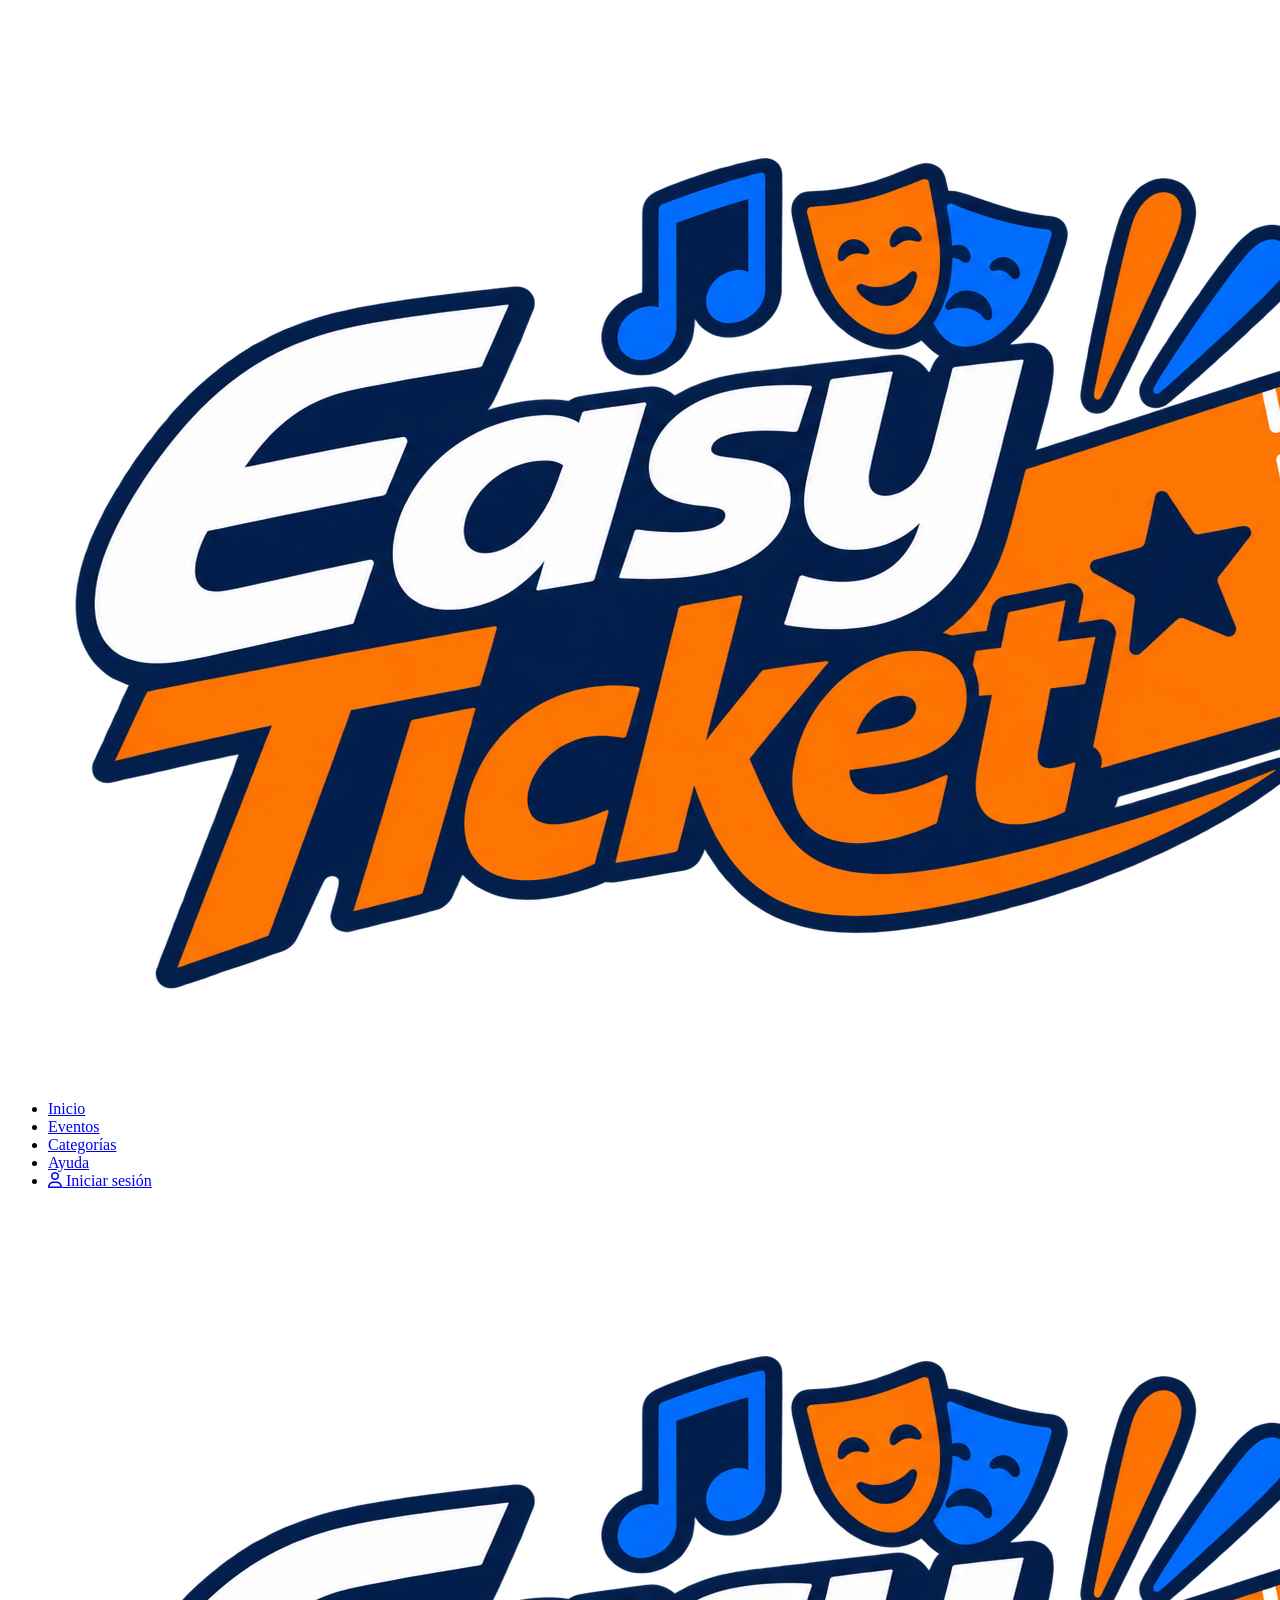
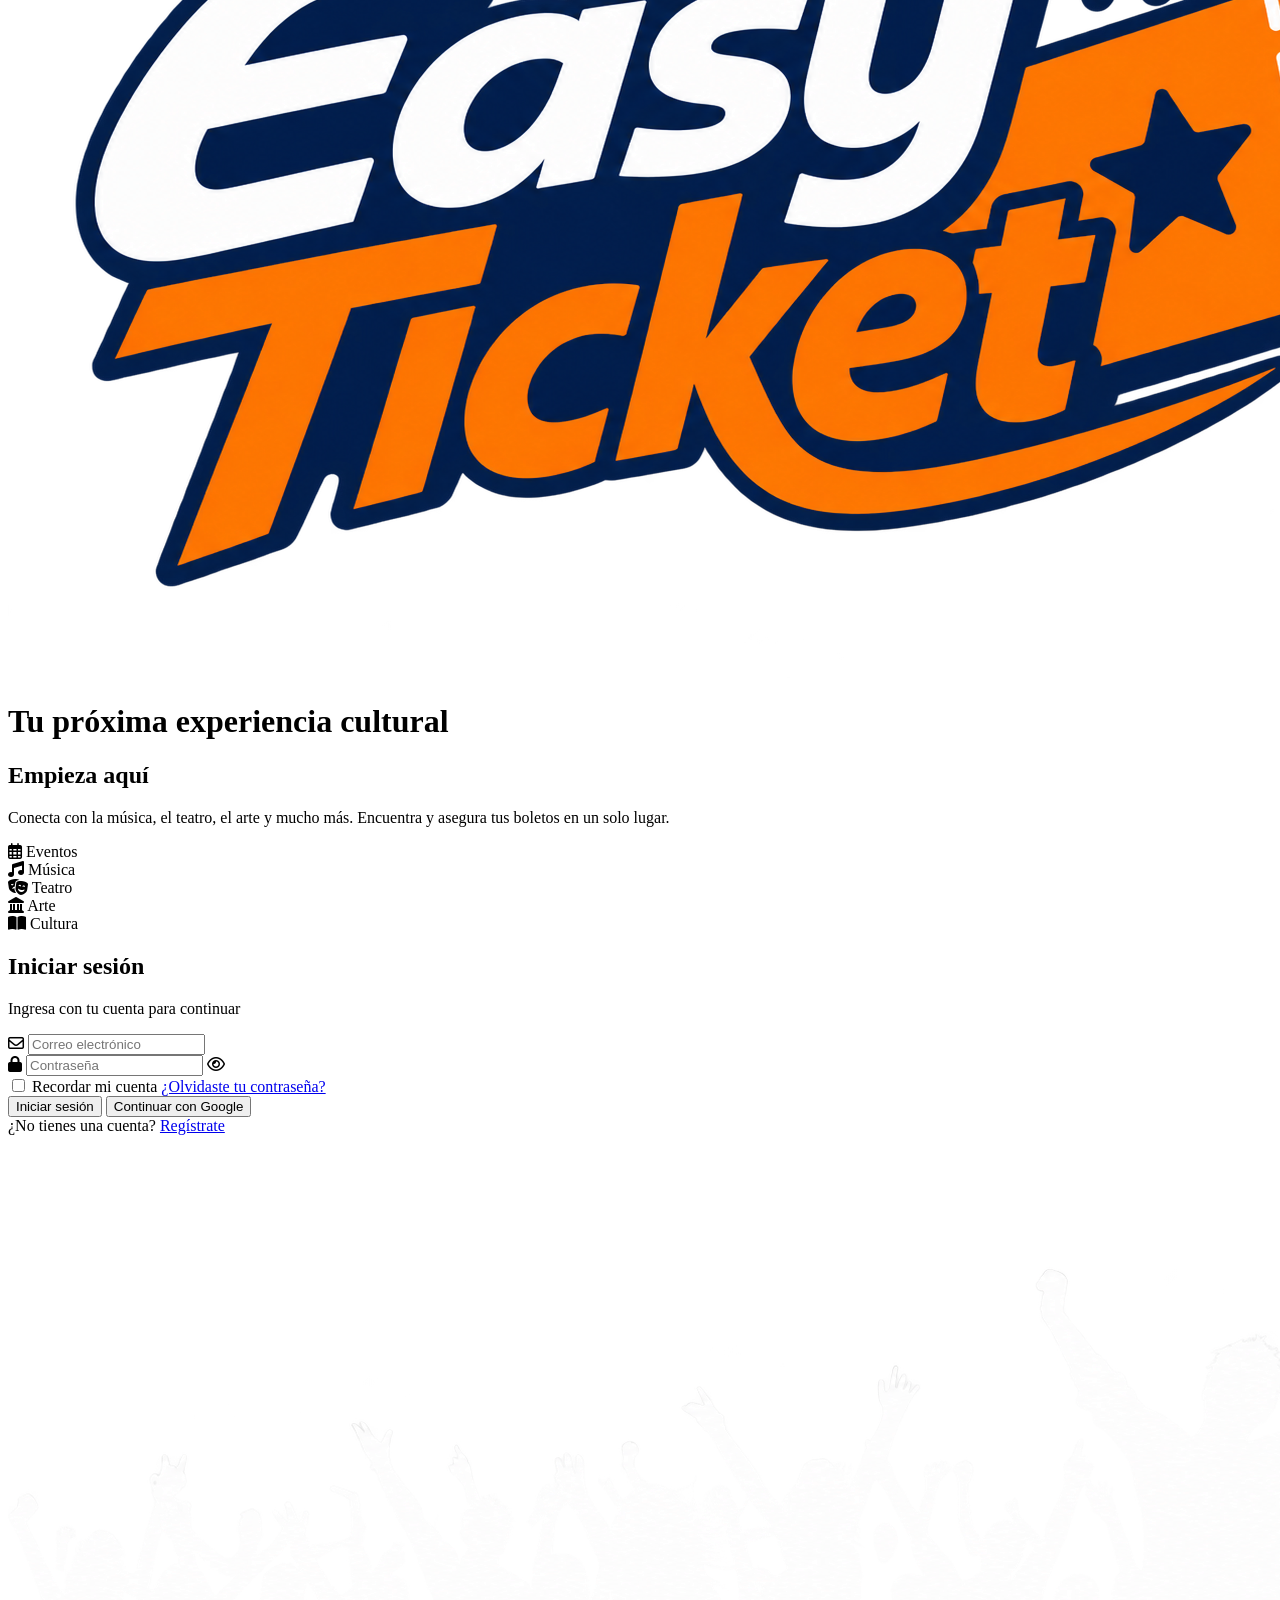
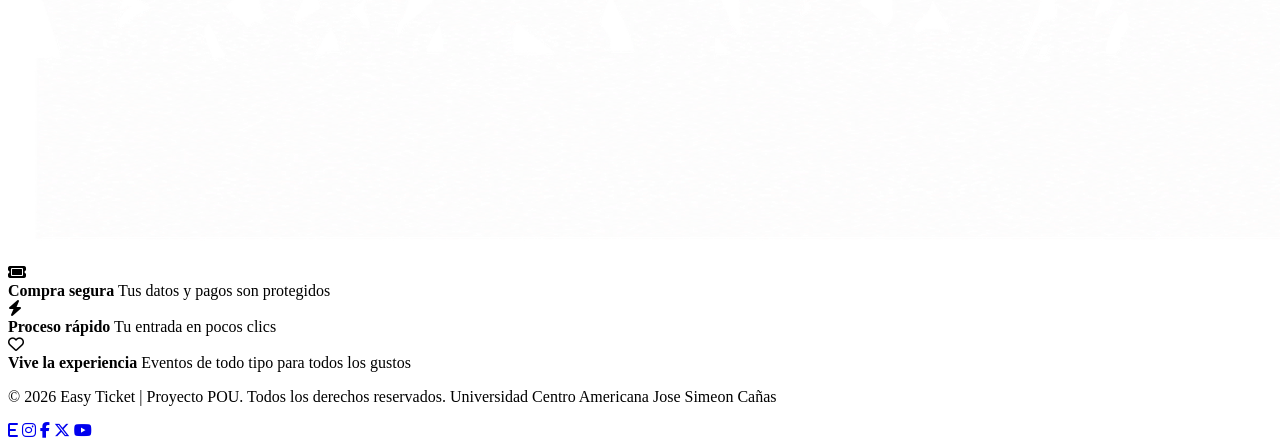
==== index.html @ e45048cc "feat: agregar estructura HTML base para la pagina de inicio de sesion" ====
<!DOCTYPE html>
<html lang="es">
<head>
  <meta charset="UTF-8">
  <meta name="viewport" content="width=device-width, initial-scale=1.0">
  <title>Easy Ticket - Iniciar Sesión</title>
  <link rel="stylesheet" href="styles.css">
  <!-- Íconos de FontAwesome -->
  <link rel="stylesheet" href="https://cdnjs.cloudflare.com/ajax/libs/font-awesome/6.4.0/css/all.min.css">
</head>
<body>

  <!-- Encabezado / Menú Navegación -->
  <header>
    <div class="logo-header">
      <img src="logofinal.png" alt="Easy Ticket Logo">
    </div>
    <nav>
      <ul>
        <li><a href="index.html">Inicio</a></li>
        <li><a href="#">Eventos</a></li>
        <li><a href="#">Categorías</a></li>
        <li><a href="#">Ayuda</a></li>
        <li>
          <a href="index.html" class="btn-nav-login">
            <i class="fa-regular fa-user"></i> Iniciar sesión
          </a>
        </li>
      </ul>
    </nav>
  </header>

  <!-- Contenedor Principal -->
  <main class="main-wrapper">
    
    <!-- Lado Izquierdo: Eslogan y Categorías -->
    <div class="hero-content">
      <img src="logofinal.png" alt="Easy Ticket Logo" class="hero-logo">
      <h1>Tu próxima experiencia cultural</h1>
      <h2>Empieza aquí</h2>
      <p>Conecta con la música, el teatro, el arte y mucho más. Encuentra y asegura tus boletos en un solo lugar.</p>
      
      <div class="category-bar">
        <div class="cat-box">
          <i class="fa-regular fa-calendar-days"></i>
          <span>Eventos</span>
        </div>
        <div class="cat-box">
          <i class="fa-solid fa-music"></i>
          <span>Música</span>
        </div>
        <div class="cat-box">
          <i class="fa-solid fa-masks-theater"></i>
          <span>Teatro</span>
        </div>
        <div class="cat-box">
          <i class="fa-solid fa-landmark"></i>
          <span>Arte</span>
        </div>
        <div class="cat-box">
          <i class="fa-solid fa-book-open"></i>
          <span>Cultura</span>
        </div>
      </div>
    </div>

    <!-- Lado Derecho: Tarjeta de Iniciar Sesión -->
    <div class="card-container">
      <div class="auth-card">
        <h2>Iniciar sesión</h2>
        <p class="card-subtitle">Ingresa con tu cuenta para continuar</p>
        
        <form action="#" method="POST">
          <div class="input-field">
            <i class="fa-regular fa-envelope"></i>
            <input type="email" placeholder="Correo electrónico" required>
          </div>

          <div class="input-field">
            <i class="fa-solid fa-lock"></i>
            <input type="password" id="loginPassword" placeholder="Contraseña" required>
            <i class="fa-regular fa-eye toggle-eye" onclick="togglePasswordVisibility('loginPassword')"></i>
          </div>

          <div class="form-options">
            <label><input type="checkbox"> Recordar mi cuenta</label>
            <a href="#">¿Olvidaste tu contraseña?</a>
          </div>

          <button type="submit" class="btn-submit">Iniciar sesión</button>
          <button type="button" class="btn-google">Continuar con Google</button>
        </form>

        <div class="divider"></div>

        <div class="card-footer">
          ¿No tienes una cuenta? <a href="registro.html" class="blue-link">Regístrate</a>
        </div>
      </div>
    </div>

    <!-- Imagen Multitud.png en la página de inicio -->
    <img src="Multitud.png" alt="Silueta de multitud en concierto" class="crowd-img">
  </main>

  <!-- Banner Inferior de Garantías -->
  <section class="features-banner">
    <div class="feature-box">
      <i class="fa-solid fa-ticket"></i>
      <div class="feature-text">
        <strong>Compra segura</strong>
        <span>Tus datos y pagos son protegidos</span>
      </div>
    </div>
    <div class="feature-box">
      <i class="fa-solid fa-bolt"></i>
      <div class="feature-text">
        <strong>Proceso rápido</strong>
        <span>Tu entrada en pocos clics</span>
      </div>
    </div>
    <div class="feature-box">
      <i class="fa-regular fa-heart"></i>
      <div class="feature-text">
        <strong>Vive la experiencia</strong>
        <span>Eventos de todo tipo para todos los gustos</span>
      </div>
    </div>
  </section>

  <!-- Pie de página -->
  <footer>
    <p>© 2026 Easy Ticket | Proyecto POU. Todos los derechos reservados. Universidad Centro Americana Jose Simeon Cañas</p>
    <div class="social-links">
      <a href="#"><i class="fa-solid fa-e"></i></a>
      <a href="#"><i class="fa-brands fa-instagram"></i></a>
      <a href="#"><i class="fa-brands fa-facebook-f"></i></a>
      <a href="#"><i class="fa-brands fa-x-twitter"></i></a>
      <a href="#"><i class="fa-brands fa-youtube"></i></a>
    </div>
  </footer>

  <script>
    function togglePasswordVisibility(id) {
      const input = document.getElementById(id);
      input.type = input.type === 'password' ? 'text' : 'password';
    }
  </script>
</body>
</html>
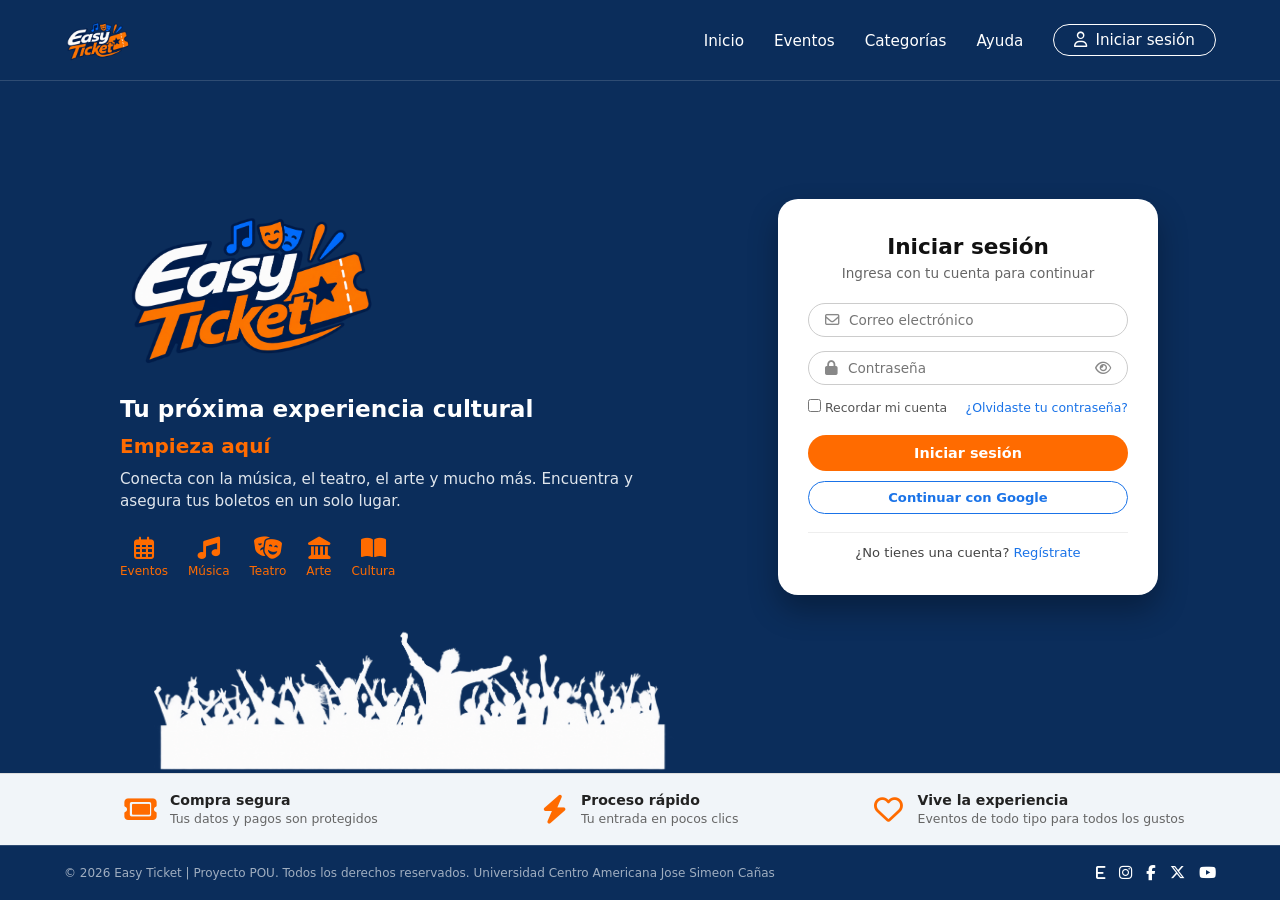
==== commit a3a329a2: "fix: corregir rutas de CSS e imagenes en los HTML" ====
--- a/index.html
+++ b/index.html
@@ -4,7 +4,7 @@
   <meta charset="UTF-8">
   <meta name="viewport" content="width=device-width, initial-scale=1.0">
   <title>Easy Ticket - Iniciar Sesión</title>
-  <link rel="stylesheet" href="styles.css">
+  <link rel="stylesheet" href="css/style.css">
   <!-- Íconos de FontAwesome -->
   <link rel="stylesheet" href="https://cdnjs.cloudflare.com/ajax/libs/font-awesome/6.4.0/css/all.min.css">
 </head>
@@ -13,7 +13,7 @@
   <!-- Encabezado / Menú Navegación -->
   <header>
     <div class="logo-header">
-      <img src="logofinal.png" alt="Easy Ticket Logo">
+      <img src="img/logofinal.png" alt="Easy Ticket Logo">
     </div>
     <nav>
       <ul>
@@ -35,7 +35,7 @@
     
     <!-- Lado Izquierdo: Eslogan y Categorías -->
     <div class="hero-content">
-      <img src="logofinal.png" alt="Easy Ticket Logo" class="hero-logo">
+      <img src="img/logofinal.png" alt="Easy Ticket Logo" class="hero-logo">
       <h1>Tu próxima experiencia cultural</h1>
       <h2>Empieza aquí</h2>
       <p>Conecta con la música, el teatro, el arte y mucho más. Encuentra y asegura tus boletos en un solo lugar.</p>
@@ -100,7 +100,7 @@
     </div>
 
     <!-- Imagen Multitud.png en la página de inicio -->
-    <img src="Multitud.png" alt="Silueta de multitud en concierto" class="crowd-img">
+    <img src="img/Multitud.png" alt="Silueta de multitud en concierto" class="crowd-img">
   </main>
 
   <!-- Banner Inferior de Garantías -->
--- a/css/style.css
+++ b/css/style.css
@@ -0,0 +1,572 @@
+/* =========================================================
+   EASY TICKET - HOJA DE ESTILOS
+   Estructura:
+   1. Variables y reseteo
+   2. Base común (componentes compartidos, layout apilado)
+   3. Responsive (3 breakpoints: desktop, tablet, mobile)
+   ========================================================= */
+
+/* ---------------------------------------------------------
+   1. VARIABLES Y RESETEO
+   --------------------------------------------------------- */
+:root {
+  --bg-dark-blue: #0B2D5B; /* Color institucional exacto de Figma */
+  --bg-card: #ffffff;
+  --bg-banner: #f1f5f9;
+  --orange-main: #ff6b00;
+  --orange-hover: #e05e00;
+  --blue-text: #1a73e8;
+  --text-dark: #333333;
+  --text-muted: #666666;
+  --text-light: #ffffff;
+  --border-color: #cccccc;
+
+  /* Espaciado lateral de la página (cambia en cada breakpoint) */
+  --page-pad: 1.5rem;
+}
+
+* {
+  box-sizing: border-box;
+  margin: 0;
+  padding: 0;
+  font-family: 'Segoe UI', system-ui, -apple-system, sans-serif;
+}
+
+img {
+  max-width: 100%;
+}
+
+body {
+  background-color: var(--bg-dark-blue);
+  color: var(--text-light);
+  min-height: 100vh;
+  display: flex;
+  flex-direction: column;
+}
+
+/* ---------------------------------------------------------
+   2. BASE COMÚN
+   --------------------------------------------------------- */
+
+/* --- Encabezado / navegación (Flexbox) --- */
+header {
+  display: flex;
+  flex-wrap: wrap;
+  justify-content: space-between;
+  align-items: center;
+  gap: 1rem;
+  padding: 1rem var(--page-pad);
+  background-color: var(--bg-dark-blue);
+  border-bottom: 1px solid rgba(255, 255, 255, 0.15);
+  width: 100%;
+}
+
+.logo-header img {
+  height: 3rem;
+  object-fit: contain;
+  display: block;
+}
+
+nav ul {
+  display: flex;
+  flex-wrap: wrap;
+  list-style: none;
+  gap: 0.75rem 1.875rem;
+  align-items: center;
+}
+
+nav a {
+  color: var(--text-light);
+  text-decoration: none;
+  font-weight: 500;
+  font-size: 0.95rem;
+  transition: opacity 0.2s;
+}
+
+nav a:hover {
+  opacity: 0.8;
+}
+
+.btn-nav-login {
+  border: 1.5px solid var(--text-light);
+  padding: 0.375rem 1.25rem;
+  border-radius: 1.25rem;
+  display: flex;
+  align-items: center;
+  gap: 0.5rem;
+}
+
+.btn-nav-login:hover {
+  background-color: var(--text-light);
+  color: var(--bg-dark-blue);
+}
+
+/* --- Contenedor principal (CSS Grid) ---
+   Base: una sola columna apilada (tablet y mobile).
+   El breakpoint desktop lo convierte en dos columnas. */
+.main-wrapper {
+  position: relative;
+  flex: 1;
+  display: grid;
+  grid-template-columns: minmax(0, 1fr);
+  align-items: center;
+  justify-items: center;
+  gap: 2.5rem;
+  width: 100%;
+  max-width: 81.25rem;
+  margin: 0 auto;
+  padding: 2.5rem var(--page-pad) 3rem;
+  background-color: var(--bg-dark-blue);
+}
+
+/* --- Lado izquierdo: marca e información --- */
+.hero-content {
+  width: 100%;
+  max-width: 32.5rem;
+  text-align: center;
+  z-index: 2;
+}
+
+.hero-content.register-hero {
+  max-width: 36rem;
+}
+
+.hero-logo {
+  width: 16rem;
+  margin: 0 auto 1rem;
+  display: block;
+  object-fit: contain;
+}
+
+.hero-content h1 {
+  font-size: 1.45rem;
+  font-weight: 600;
+  margin-bottom: 0.75rem;
+}
+
+.hero-content h2 {
+  color: var(--orange-main);
+  font-size: 1.25rem;
+  font-weight: 700;
+  margin-bottom: 0.625rem;
+}
+
+.hero-content p {
+  line-height: 1.5;
+  color: #e0e6ed;
+  font-size: 0.95rem;
+  margin-bottom: 1.5rem;
+}
+
+/* Categorías con íconos naranjas */
+.category-bar {
+  display: flex;
+  flex-wrap: wrap;
+  justify-content: center;
+  gap: 1.25rem;
+  margin-bottom: 1.5rem;
+}
+
+.cat-box {
+  display: flex;
+  flex-direction: column;
+  align-items: center;
+  color: var(--orange-main);
+  gap: 0.3rem;
+  cursor: pointer;
+}
+
+.cat-box i {
+  font-size: 1.4rem;
+}
+
+.cat-box span {
+  font-size: 0.75rem;
+  color: var(--orange-main);
+  font-weight: 500;
+}
+
+/* Beneficios adicionales en la página de registro */
+.benefits-list {
+  display: flex;
+  flex-direction: column;
+  gap: 0.75rem;
+  margin-top: 1rem;
+}
+
+.benefit-item {
+  display: flex;
+  justify-content: center;
+  align-items: center;
+  gap: 0.625rem;
+  font-size: 1.05rem;
+  font-weight: 700;
+}
+
+/* --- Lado derecho: tarjeta de formulario ---
+   Las diferencias entre login y registro se resuelven con variables
+   (--field-*, --btn-*, etc.) en lugar de repetir reglas. */
+.card-container {
+  display: flex;
+  justify-content: center;
+  width: 100%;
+  z-index: 2;
+}
+
+.auth-card {
+  --card-max: 23.75rem;
+  --card-pad: 2.2rem 1.875rem;
+  --field-py: 0.5rem;
+  --field-px: 1rem;
+  --field-gap: 0.875rem;
+  --opt-mt: 0;
+  --opt-mb: 1.25rem;
+  --btn-py: 0.625rem;
+  --btn-fs: 0.9rem;
+  --divider-mt: 1.125rem;
+  --divider-mb: 0.75rem;
+
+  background-color: var(--bg-card);
+  color: var(--text-dark);
+  padding: var(--card-pad);
+  border-radius: 1.25rem;
+  width: 100%;
+  max-width: var(--card-max);
+  box-shadow: 0 15px 30px rgba(0, 0, 0, 0.3);
+}
+
+/* Variante más amplia: pantalla de registro */
+.auth-card.register-card {
+  --card-max: 27.5rem;
+  --card-pad: 2.8rem 2.2rem 2.5rem;
+  --field-py: 0.625rem;
+  --field-px: 1.125rem;
+  --field-gap: 1.125rem;
+  --opt-mt: 0.3rem;
+  --opt-mb: 1.5rem;
+  --btn-py: 0.75rem;
+  --btn-fs: 0.95rem;
+  --divider-mt: 1.5rem;
+  --divider-mb: 1rem;
+}
+
+.auth-card h2 {
+  text-align: center;
+  font-size: 1.35rem;
+  font-weight: 700;
+  margin-bottom: 0.375rem;
+  color: #111;
+}
+
+.card-subtitle {
+  text-align: center;
+  font-size: 0.85rem;
+  color: var(--text-muted);
+  margin-bottom: 1.375rem;
+}
+
+/* Campos de entrada */
+.input-field {
+  display: flex;
+  align-items: center;
+  border: 1px solid var(--border-color);
+  border-radius: 1.5rem;
+  padding: var(--field-py) var(--field-px);
+  margin-bottom: var(--field-gap);
+  background-color: #fff;
+}
+
+.input-field i {
+  color: #888;
+  font-size: 0.9rem;
+}
+
+.input-field input {
+  border: none;
+  outline: none;
+  width: 100%;
+  margin-left: 0.625rem;
+  font-size: 0.85rem;
+  color: #333;
+}
+
+.toggle-eye {
+  cursor: pointer;
+}
+
+/* Opciones del formulario */
+.form-options {
+  display: flex;
+  flex-wrap: wrap;
+  justify-content: space-between;
+  align-items: center;
+  gap: 0.5rem;
+  font-size: 0.78rem;
+  color: #555;
+  margin-top: var(--opt-mt);
+  margin-bottom: var(--opt-mb);
+}
+
+.form-options a,
+.blue-link {
+  color: var(--blue-text);
+  text-decoration: none;
+}
+
+.form-options a:hover,
+.blue-link:hover {
+  text-decoration: underline;
+}
+
+.form-options-terms {
+  font-size: 0.74rem;
+}
+
+.terms-label {
+  display: flex;
+  gap: 0.375rem;
+  align-items: flex-start;
+}
+
+.terms-label input {
+  margin-top: 0.125rem;
+}
+
+/* Botones */
+.btn-submit {
+  width: 100%;
+  padding: var(--btn-py);
+  background-color: var(--orange-main);
+  color: white;
+  border: none;
+  border-radius: 1.5rem;
+  font-weight: 700;
+  font-size: var(--btn-fs);
+  cursor: pointer;
+  transition: background-color 0.2s;
+  display: flex;
+  justify-content: center;
+  align-items: center;
+  gap: 0.375rem;
+}
+
+.btn-submit:hover {
+  background-color: var(--orange-hover);
+}
+
+.btn-google {
+  width: 100%;
+  padding: 0.5rem;
+  background-color: transparent;
+  color: var(--blue-text);
+  border: 1px solid var(--blue-text);
+  border-radius: 1.5rem;
+  font-weight: 600;
+  font-size: 0.82rem;
+  margin-top: 0.625rem;
+  cursor: pointer;
+}
+
+.divider {
+  border-top: 1px solid #eee;
+  margin: var(--divider-mt) 0 var(--divider-mb);
+}
+
+.card-footer {
+  text-align: center;
+  font-size: 0.82rem;
+  color: #444;
+}
+
+/* Silueta de la multitud (solo login): en flujo normal por defecto */
+.crowd-img {
+  width: min(100%, 20rem);
+  height: auto;
+  object-fit: contain;
+  pointer-events: none;
+}
+
+/* --- Banner inferior de garantías (CSS Grid) --- */
+.features-banner {
+  background-color: var(--bg-banner);
+  color: var(--text-dark);
+  display: grid;
+  grid-template-columns: repeat(3, 1fr);
+  justify-items: center;
+  gap: 1rem;
+  padding: 1.125rem var(--page-pad);
+  border-top: 1px solid #ddd;
+  position: relative;
+  z-index: 5;
+}
+
+.feature-box {
+  display: flex;
+  align-items: center;
+  gap: 0.9rem;
+}
+
+.feature-box i {
+  color: var(--orange-main);
+  font-size: 1.8rem;
+}
+
+.feature-text strong {
+  display: block;
+  font-size: 0.88rem;
+  color: #222;
+}
+
+.feature-text span {
+  font-size: 0.78rem;
+  color: var(--text-muted);
+}
+
+/* --- Footer --- */
+footer {
+  background-color: var(--bg-dark-blue);
+  padding: 1.125rem var(--page-pad);
+  display: flex;
+  flex-wrap: wrap;
+  justify-content: space-between;
+  align-items: center;
+  gap: 0.75rem 1.5rem;
+  border-top: 1px solid rgba(255, 255, 255, 0.15);
+  font-size: 0.75rem;
+  color: #a0aec0;
+  position: relative;
+  z-index: 5;
+}
+
+.social-links {
+  display: flex;
+  gap: 0.875rem;
+}
+
+.social-links a {
+  color: white;
+  font-size: 0.95rem;
+  text-decoration: none;
+}
+
+/* ---------------------------------------------------------
+   3. RESPONSIVE - EXACTAMENTE 3 BREAKPOINTS
+   --------------------------------------------------------- */
+
+/* DESKTOP (min-width: 1024px)
+   Grid de dos columnas: marca a la izquierda, tarjeta a la derecha. */
+@media (min-width: 1024px) {
+  :root {
+    --page-pad: 4rem;
+  }
+
+  .main-wrapper {
+    grid-template-columns: minmax(0, 36rem) minmax(0, 27.5rem);
+    justify-content: center;
+    column-gap: 5rem;
+    padding-bottom: 6.25rem;
+  }
+
+  .hero-content {
+    text-align: left;
+  }
+
+  .hero-logo {
+    margin: 0 0 1rem;
+  }
+
+  .category-bar,
+  .benefit-item {
+    justify-content: flex-start;
+  }
+
+  /* La silueta se superpone en la esquina inferior izquierda */
+  .crowd-img {
+    position: absolute;
+    bottom: -1px;
+    left: 12%;
+    width: 44%;
+    max-width: 32.5rem;
+    z-index: 10;
+  }
+}
+
+/* TABLET (min-width: 768px y max-width: 1023px)
+   Una sola columna apilada, con más aire y tipografía algo mayor. */
+@media (min-width: 768px) and (max-width: 1023px) {
+  :root {
+    --page-pad: 2rem;
+  }
+
+  .main-wrapper {
+    gap: 3rem;
+    padding-top: 3rem;
+  }
+
+  .hero-content h1 {
+    font-size: 1.75rem;
+  }
+
+  .hero-content h2 {
+    font-size: 1.4rem;
+  }
+
+  .hero-content p {
+    font-size: 1.05rem;
+  }
+
+  .features-banner {
+    gap: 1.5rem;
+  }
+}
+
+/* MOBILE (max-width: 767px)
+   Todo apilado verticalmente, navegación que se acomoda en filas. */
+@media (max-width: 767px) {
+  header {
+    flex-direction: column;
+    text-align: center;
+  }
+
+  nav ul {
+    justify-content: center;
+    gap: 0.75rem 1.25rem;
+  }
+
+  .main-wrapper {
+    gap: 2rem;
+    padding-top: 1.75rem;
+  }
+
+  .hero-logo {
+    width: 12rem;
+  }
+
+  .hero-content h1 {
+    font-size: 1.3rem;
+  }
+
+  .category-bar {
+    gap: 1rem;
+  }
+
+  .auth-card,
+  .auth-card.register-card {
+    --card-pad: 1.75rem 1.25rem;
+  }
+
+  .crowd-img {
+    width: min(100%, 16rem);
+  }
+
+  .features-banner {
+    grid-template-columns: 1fr;
+    justify-items: start;
+    padding-block: 1.5rem;
+  }
+
+  footer {
+    flex-direction: column;
+    text-align: center;
+  }
+}
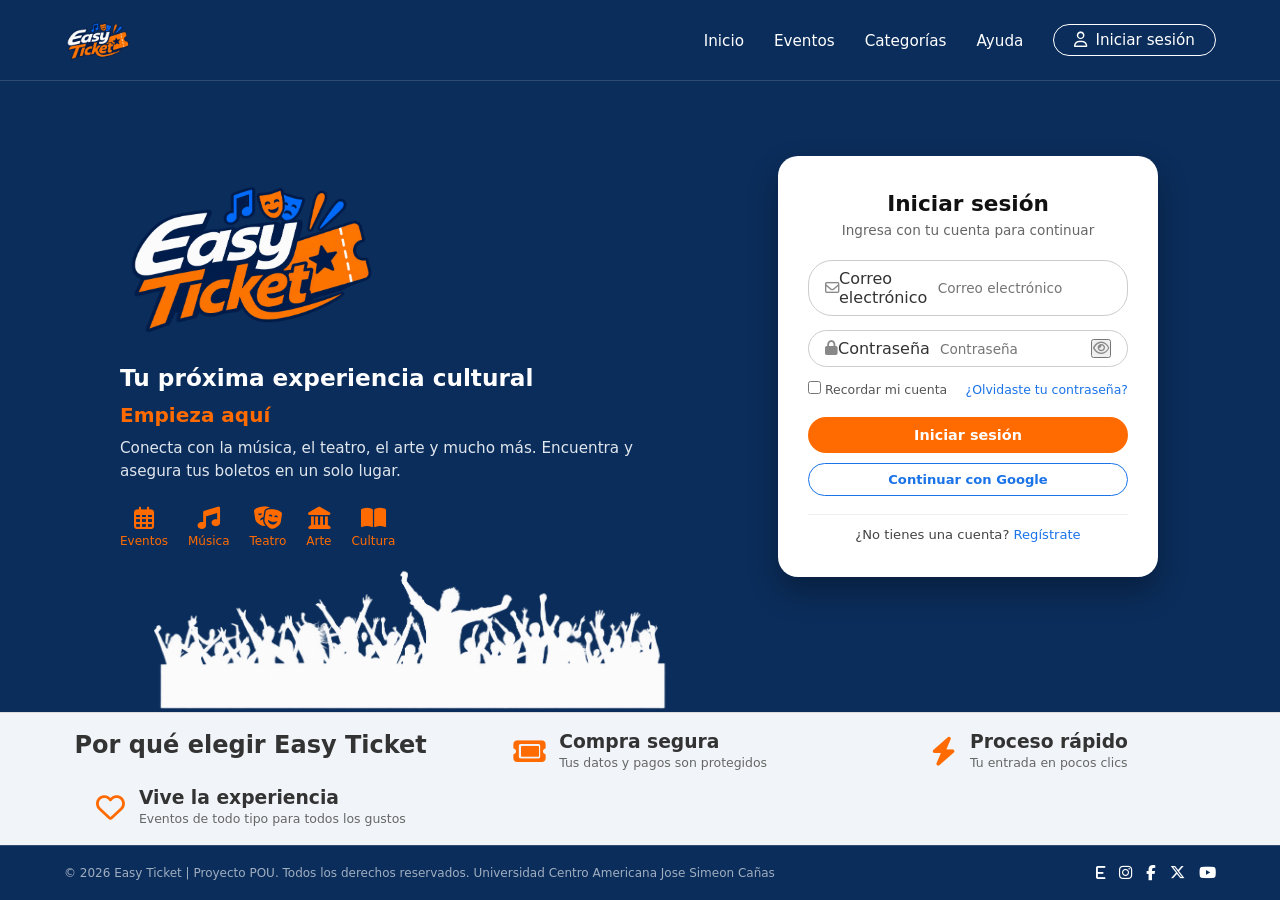
==== commit 3a499dc1: "refactor: usar aside, article, listas y labels accesibles en el HTML" ====
--- a/index.html
+++ b/index.html
@@ -15,7 +15,7 @@
     <div class="logo-header">
       <img src="img/logofinal.png" alt="Easy Ticket Logo">
     </div>
-    <nav>
+    <nav aria-label="Navegación principal">
       <ul>
         <li><a href="index.html">Inicio</a></li>
         <li><a href="#">Eventos</a></li>
@@ -23,7 +23,7 @@
         <li><a href="#">Ayuda</a></li>
         <li>
           <a href="index.html" class="btn-nav-login">
-            <i class="fa-regular fa-user"></i> Iniciar sesión
+            <i aria-hidden="true" class="fa-regular fa-user"></i> Iniciar sesión
           </a>
         </li>
       </ul>
@@ -34,52 +34,54 @@
   <main class="main-wrapper">
     
     <!-- Lado Izquierdo: Eslogan y Categorías -->
-    <div class="hero-content">
+    <section class="hero-content">
       <img src="img/logofinal.png" alt="Easy Ticket Logo" class="hero-logo">
       <h1>Tu próxima experiencia cultural</h1>
       <h2>Empieza aquí</h2>
       <p>Conecta con la música, el teatro, el arte y mucho más. Encuentra y asegura tus boletos en un solo lugar.</p>
       
-      <div class="category-bar">
-        <div class="cat-box">
-          <i class="fa-regular fa-calendar-days"></i>
+      <ul class="category-bar">
+        <li class="cat-box">
+          <i aria-hidden="true" class="fa-regular fa-calendar-days"></i>
           <span>Eventos</span>
-        </div>
-        <div class="cat-box">
-          <i class="fa-solid fa-music"></i>
+        </li>
+        <li class="cat-box">
+          <i aria-hidden="true" class="fa-solid fa-music"></i>
           <span>Música</span>
-        </div>
-        <div class="cat-box">
-          <i class="fa-solid fa-masks-theater"></i>
+        </li>
+        <li class="cat-box">
+          <i aria-hidden="true" class="fa-solid fa-masks-theater"></i>
           <span>Teatro</span>
-        </div>
-        <div class="cat-box">
-          <i class="fa-solid fa-landmark"></i>
+        </li>
+        <li class="cat-box">
+          <i aria-hidden="true" class="fa-solid fa-landmark"></i>
           <span>Arte</span>
-        </div>
-        <div class="cat-box">
-          <i class="fa-solid fa-book-open"></i>
+        </li>
+        <li class="cat-box">
+          <i aria-hidden="true" class="fa-solid fa-book-open"></i>
           <span>Cultura</span>
-        </div>
-      </div>
-    </div>
+        </li>
+      </ul>
+    </section>
 
     <!-- Lado Derecho: Tarjeta de Iniciar Sesión -->
-    <div class="card-container">
-      <div class="auth-card">
+    <aside class="card-container" aria-label="Formulario de acceso">
+      <article class="auth-card">
         <h2>Iniciar sesión</h2>
         <p class="card-subtitle">Ingresa con tu cuenta para continuar</p>
         
         <form action="#" method="POST">
           <div class="input-field">
-            <i class="fa-regular fa-envelope"></i>
-            <input type="email" placeholder="Correo electrónico" required>
+            <i aria-hidden="true" class="fa-regular fa-envelope"></i>
+            <label for="loginEmail" class="visually-hidden">Correo electrónico</label>
+            <input type="email" id="loginEmail" name="email" placeholder="Correo electrónico" autocomplete="email" required>
           </div>
 
           <div class="input-field">
-            <i class="fa-solid fa-lock"></i>
-            <input type="password" id="loginPassword" placeholder="Contraseña" required>
-            <i class="fa-regular fa-eye toggle-eye" onclick="togglePasswordVisibility('loginPassword')"></i>
+            <i aria-hidden="true" class="fa-solid fa-lock"></i>
+            <label for="loginPassword" class="visually-hidden">Contraseña</label>
+            <input type="password" id="loginPassword" name="password" placeholder="Contraseña" autocomplete="current-password" required>
+            <button type="button" class="toggle-eye" data-target="loginPassword" aria-label="Mostrar u ocultar contraseña"><i aria-hidden="true" class="fa-regular fa-eye"></i></button>
           </div>
 
           <div class="form-options">
@@ -96,55 +98,58 @@
         <div class="card-footer">
           ¿No tienes una cuenta? <a href="registro.html" class="blue-link">Regístrate</a>
         </div>
-      </div>
-    </div>
+      </article>
+    </aside>
 
     <!-- Imagen Multitud.png en la página de inicio -->
     <img src="img/Multitud.png" alt="Silueta de multitud en concierto" class="crowd-img">
   </main>
 
   <!-- Banner Inferior de Garantías -->
-  <section class="features-banner">
-    <div class="feature-box">
-      <i class="fa-solid fa-ticket"></i>
+  <section class="features-banner" aria-labelledby="features-title">
+    <h2 id="features-title" class="visually-hidden">Por qué elegir Easy Ticket</h2>
+    <article class="feature-box">
+      <i aria-hidden="true" class="fa-solid fa-ticket"></i>
       <div class="feature-text">
-        <strong>Compra segura</strong>
+        <h3>Compra segura</h3>
         <span>Tus datos y pagos son protegidos</span>
       </div>
-    </div>
-    <div class="feature-box">
-      <i class="fa-solid fa-bolt"></i>
+    </article>
+    <article class="feature-box">
+      <i aria-hidden="true" class="fa-solid fa-bolt"></i>
       <div class="feature-text">
-        <strong>Proceso rápido</strong>
+        <h3>Proceso rápido</h3>
         <span>Tu entrada en pocos clics</span>
       </div>
-    </div>
-    <div class="feature-box">
-      <i class="fa-regular fa-heart"></i>
+    </article>
+    <article class="feature-box">
+      <i aria-hidden="true" class="fa-regular fa-heart"></i>
       <div class="feature-text">
-        <strong>Vive la experiencia</strong>
+        <h3>Vive la experiencia</h3>
         <span>Eventos de todo tipo para todos los gustos</span>
       </div>
-    </div>
+    </article>
   </section>
 
   <!-- Pie de página -->
   <footer>
     <p>© 2026 Easy Ticket | Proyecto POU. Todos los derechos reservados. Universidad Centro Americana Jose Simeon Cañas</p>
     <div class="social-links">
-      <a href="#"><i class="fa-solid fa-e"></i></a>
-      <a href="#"><i class="fa-brands fa-instagram"></i></a>
-      <a href="#"><i class="fa-brands fa-facebook-f"></i></a>
-      <a href="#"><i class="fa-brands fa-x-twitter"></i></a>
-      <a href="#"><i class="fa-brands fa-youtube"></i></a>
+      <a href="#" aria-label="Easy Ticket"><i aria-hidden="true" class="fa-solid fa-e"></i></a>
+      <a href="#" aria-label="Instagram"><i aria-hidden="true" class="fa-brands fa-instagram"></i></a>
+      <a href="#" aria-label="Facebook"><i aria-hidden="true" class="fa-brands fa-facebook-f"></i></a>
+      <a href="#" aria-label="X (Twitter)"><i aria-hidden="true" class="fa-brands fa-x-twitter"></i></a>
+      <a href="#" aria-label="YouTube"><i aria-hidden="true" class="fa-brands fa-youtube"></i></a>
     </div>
   </footer>
 
   <script>
-    function togglePasswordVisibility(id) {
-      const input = document.getElementById(id);
-      input.type = input.type === 'password' ? 'text' : 'password';
-    }
+    document.querySelectorAll('.toggle-eye').forEach(function (btn) {
+      btn.addEventListener('click', function () {
+        var input = document.getElementById(btn.dataset.target);
+        input.type = input.type === 'password' ? 'text' : 'password';
+      });
+    });
   </script>
 </body>
 </html>
